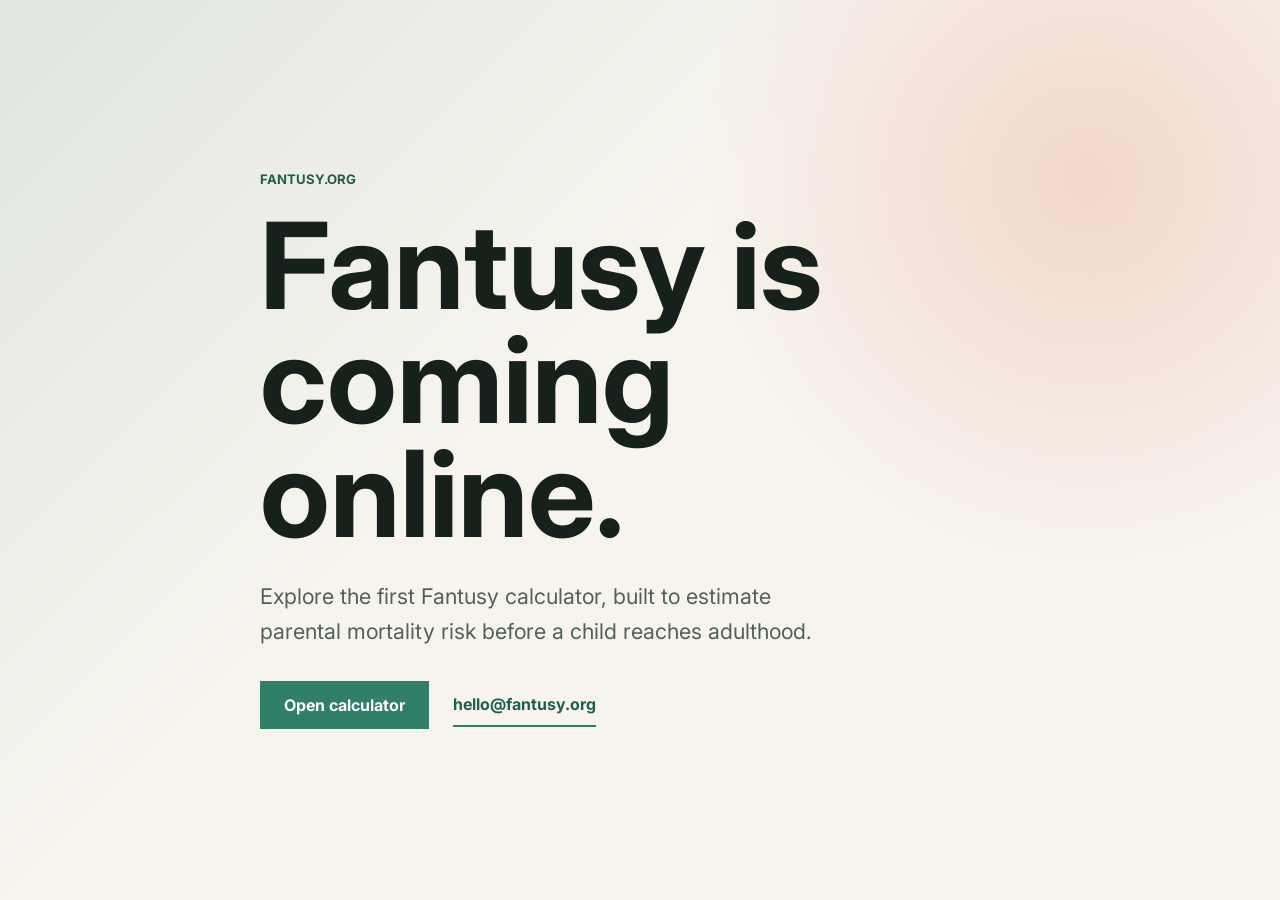
==== index.html @ 1e2ad219 "Add parental mortality calculator" ====
<!doctype html>
<html lang="en">
  <head>
    <meta charset="utf-8">
    <meta name="viewport" content="width=device-width, initial-scale=1">
    <meta name="description" content="Fantusy is getting ready.">
    <title>Fantusy</title>
    <link rel="preconnect" href="https://fonts.googleapis.com">
    <link rel="preconnect" href="https://fonts.gstatic.com" crossorigin>
    <link href="https://fonts.googleapis.com/css2?family=Inter:wght@400;600;700&display=swap" rel="stylesheet">
    <link rel="stylesheet" href="styles.css">
  </head>
  <body>
    <main class="page-shell">
      <section class="hero" aria-labelledby="site-title">
        <p class="eyebrow">fantusy.org</p>
        <h1 id="site-title">Fantusy is coming online.</h1>
        <p class="lede">
          Explore the first Fantusy calculator, built to estimate parental mortality risk before a child reaches adulthood.
        </p>
        <div class="actions" aria-label="Primary links">
          <a class="primary-link" href="parental-mortality-calculator.html">Open calculator</a>
          <a class="contact-link" href="mailto:hello@fantusy.org">hello@fantusy.org</a>
        </div>
      </section>
    </main>
  </body>
</html>
---- styles.css ----
:root {
  color-scheme: light;
  --ink: #17211b;
  --muted: #526158;
  --paper: #f7f4ee;
  --accent: #2f7f69;
  --accent-dark: #1f5f4d;
  --line: rgba(23, 33, 27, 0.14);
}

* {
  box-sizing: border-box;
}

html {
  min-height: 100%;
  font-family: Inter, system-ui, -apple-system, BlinkMacSystemFont, "Segoe UI", sans-serif;
}

body {
  min-height: 100vh;
  margin: 0;
  color: var(--ink);
  background:
    linear-gradient(135deg, rgba(47, 127, 105, 0.12), transparent 42%),
    radial-gradient(circle at 85% 20%, rgba(220, 110, 82, 0.22), transparent 30%),
    var(--paper);
}

.page-shell {
  display: grid;
  min-height: 100vh;
  align-items: center;
  padding: 48px 24px;
}

.hero {
  width: min(760px, 100%);
  margin: 0 auto;
  padding: clamp(32px, 7vw, 80px) 0;
}

.eyebrow {
  margin: 0 0 22px;
  color: var(--accent-dark);
  font-size: 0.82rem;
  font-weight: 700;
  letter-spacing: 0;
  text-transform: uppercase;
}

h1 {
  max-width: 11ch;
  margin: 0;
  font-size: clamp(3rem, 10vw, 7.5rem);
  line-height: 0.95;
  letter-spacing: 0;
}

.lede {
  max-width: 560px;
  margin: 28px 0 32px;
  color: var(--muted);
  font-size: clamp(1.05rem, 2vw, 1.35rem);
  line-height: 1.6;
}

.actions {
  display: flex;
  flex-wrap: wrap;
  gap: 18px 24px;
  align-items: center;
}

.primary-link,
.contact-link {
  display: inline-flex;
  min-height: 44px;
  align-items: center;
  color: var(--accent-dark);
  font-weight: 700;
  text-decoration: none;
}

.primary-link {
  min-height: 48px;
  padding: 0 22px;
  border: 2px solid var(--accent);
  background: var(--accent);
  color: #ffffff;
}

.contact-link {
  border-bottom: 2px solid var(--accent);
}

.primary-link:hover,
.primary-link:focus-visible,
.contact-link:hover,
.contact-link:focus-visible {
  color: var(--ink);
  border-color: var(--ink);
}

.primary-link:hover,
.primary-link:focus-visible {
  background: transparent;
}

@media (max-width: 520px) {
  .page-shell {
    align-items: end;
    padding: 32px 20px;
  }
}
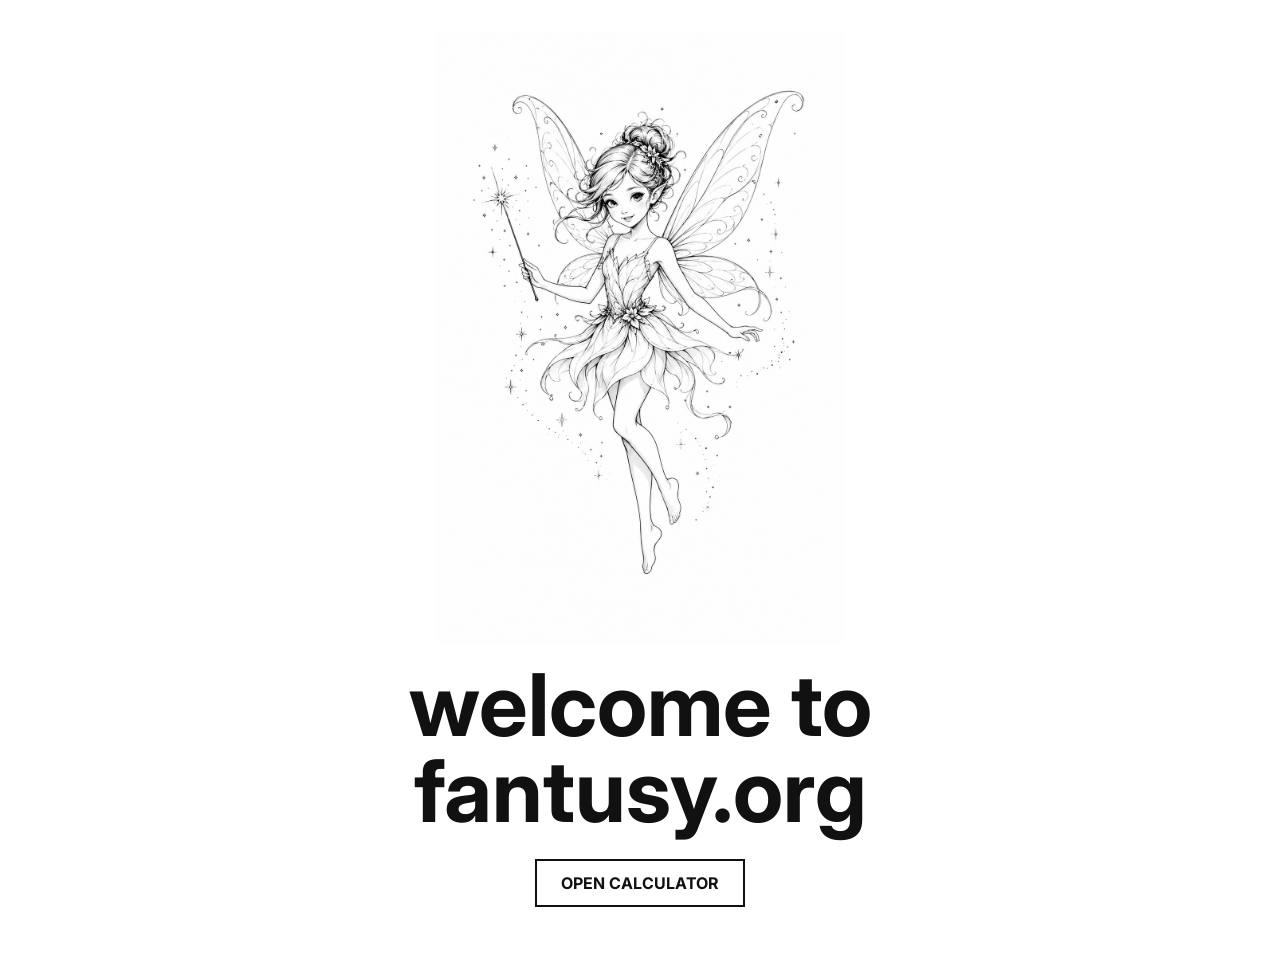
==== commit 5477abdc: "Update landing page with fairy welcome" ====
--- a/index.html
+++ b/index.html
@@ -13,15 +13,9 @@
   <body>
     <main class="page-shell">
       <section class="hero" aria-labelledby="site-title">
-        <p class="eyebrow">fantusy.org</p>
-        <h1 id="site-title">Fantusy is coming online.</h1>
-        <p class="lede">
-          Explore the first Fantusy calculator, built to estimate parental mortality risk before a child reaches adulthood.
-        </p>
-        <div class="actions" aria-label="Primary links">
-          <a class="primary-link" href="parental-mortality-calculator.html">Open calculator</a>
-          <a class="contact-link" href="mailto:hello@fantusy.org">hello@fantusy.org</a>
-        </div>
+        <img class="fairy" src="assets/fairy-hero.png" alt="Black and white fairy illustration">
+        <h1 id="site-title">welcome to fantusy.org</h1>
+        <a class="primary-link" href="parental-mortality-calculator.html">Open calculator</a>
       </section>
     </main>
   </body>
--- a/styles.css
+++ b/styles.css
@@ -1,11 +1,11 @@
 :root {
   color-scheme: light;
-  --ink: #17211b;
-  --muted: #526158;
-  --paper: #f7f4ee;
-  --accent: #2f7f69;
-  --accent-dark: #1f5f4d;
-  --line: rgba(23, 33, 27, 0.14);
+  --ink: #111111;
+  --muted: #5d5d5d;
+  --paper: #ffffff;
+  --accent: #111111;
+  --accent-dark: #111111;
+  --line: rgba(17, 17, 17, 0.14);
 }
 
 * {
@@ -21,40 +21,40 @@
   min-height: 100vh;
   margin: 0;
   color: var(--ink);
-  background:
-    linear-gradient(135deg, rgba(47, 127, 105, 0.12), transparent 42%),
-    radial-gradient(circle at 85% 20%, rgba(220, 110, 82, 0.22), transparent 30%),
-    var(--paper);
+  background: var(--paper);
 }
 
 .page-shell {
   display: grid;
   min-height: 100vh;
-  align-items: center;
-  padding: 48px 24px;
+  align-items: start;
+  padding: 32px 24px 56px;
 }
 
 .hero {
-  width: min(760px, 100%);
+  display: grid;
+  justify-items: center;
+  width: min(900px, 100%);
   margin: 0 auto;
-  padding: clamp(32px, 7vw, 80px) 0;
+  padding: 0;
+  text-align: center;
 }
 
-.eyebrow {
-  margin: 0 0 22px;
-  color: var(--accent-dark);
-  font-size: 0.82rem;
-  font-weight: 700;
-  letter-spacing: 0;
-  text-transform: uppercase;
+.fairy {
+  display: block;
+  width: min(620px, 94vw);
+  height: auto;
+  max-height: 68vh;
+  object-fit: contain;
 }
 
 h1 {
-  max-width: 11ch;
-  margin: 0;
-  font-size: clamp(3rem, 10vw, 7.5rem);
-  line-height: 0.95;
+  max-width: 100%;
+  margin: 18px 0 24px;
+  font-size: clamp(2.2rem, 7vw, 5.4rem);
+  line-height: 1;
   letter-spacing: 0;
+  text-transform: lowercase;
 }
 
 .lede {
@@ -84,10 +84,12 @@
 
 .primary-link {
   min-height: 48px;
-  padding: 0 22px;
+  padding: 0 24px;
   border: 2px solid var(--accent);
-  background: var(--accent);
-  color: #ffffff;
+  background: var(--paper);
+  color: var(--ink);
+  text-transform: uppercase;
+  letter-spacing: 0;
 }
 
 .contact-link {
@@ -104,12 +106,17 @@
 
 .primary-link:hover,
 .primary-link:focus-visible {
-  background: transparent;
+  background: var(--ink);
+  color: var(--paper);
 }
 
 @media (max-width: 520px) {
   .page-shell {
-    align-items: end;
-    padding: 32px 20px;
+    padding: 24px 18px 40px;
+  }
+
+  .fairy {
+    width: min(520px, 100%);
+    max-height: 60vh;
   }
 }
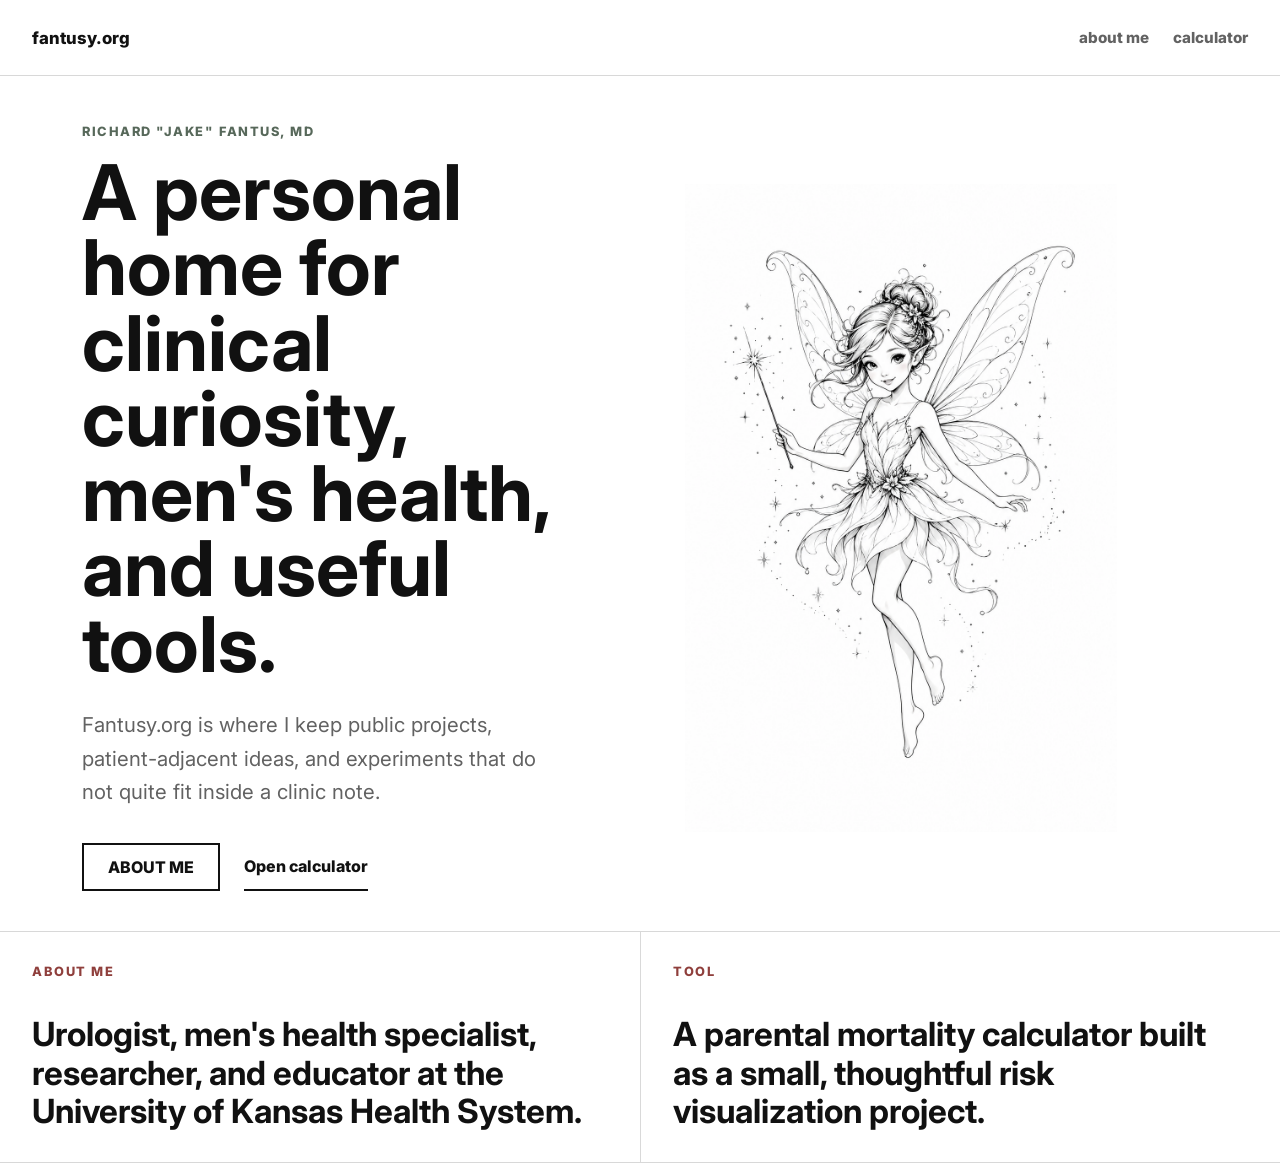
==== commit 3ef05605: "Add about page and update homepage" ====
--- a/index.html
+++ b/index.html
@@ -3,19 +3,47 @@
   <head>
     <meta charset="utf-8">
     <meta name="viewport" content="width=device-width, initial-scale=1">
-    <meta name="description" content="Fantusy is getting ready.">
-    <title>Fantusy</title>
+    <meta name="description" content="Fantusy.org, the personal website of Richard Jake Fantus, MD.">
+    <title>Fantusy | Richard Jake Fantus, MD</title>
     <link rel="preconnect" href="https://fonts.googleapis.com">
     <link rel="preconnect" href="https://fonts.gstatic.com" crossorigin>
-    <link href="https://fonts.googleapis.com/css2?family=Inter:wght@400;600;700&display=swap" rel="stylesheet">
+    <link href="https://fonts.googleapis.com/css2?family=Inter:wght@400;600;700;800&display=swap" rel="stylesheet">
     <link rel="stylesheet" href="styles.css">
   </head>
   <body>
-    <main class="page-shell">
-      <section class="hero" aria-labelledby="site-title">
+    <header class="site-header">
+      <a class="brand" href="index.html">fantusy.org</a>
+      <nav class="site-nav" aria-label="Primary navigation">
+        <a href="about.html">About me</a>
+        <a href="parental-mortality-calculator.html">Calculator</a>
+      </nav>
+    </header>
+
+    <main>
+      <section class="home-hero" aria-labelledby="site-title">
+        <div class="hero-copy">
+          <p class="eyebrow">Richard "Jake" Fantus, MD</p>
+          <h1 id="site-title">A personal home for clinical curiosity, men's health, and useful tools.</h1>
+          <p class="lede">
+            Fantusy.org is where I keep public projects, patient-adjacent ideas, and experiments that do not quite fit inside a clinic note.
+          </p>
+          <div class="actions">
+            <a class="primary-link" href="about.html">About me</a>
+            <a class="text-link" href="parental-mortality-calculator.html">Open calculator</a>
+          </div>
+        </div>
         <img class="fairy" src="assets/fairy-hero.png" alt="Black and white fairy illustration">
-        <h1 id="site-title">welcome to fantusy.org</h1>
-        <a class="primary-link" href="parental-mortality-calculator.html">Open calculator</a>
+      </section>
+
+      <section class="feature-band" aria-label="Site links">
+        <a class="feature-card" href="about.html">
+          <span>About me</span>
+          <strong>Urologist, men's health specialist, researcher, and educator at the University of Kansas Health System.</strong>
+        </a>
+        <a class="feature-card" href="parental-mortality-calculator.html">
+          <span>Tool</span>
+          <strong>A parental mortality calculator built as a small, thoughtful risk visualization project.</strong>
+        </a>
       </section>
     </main>
   </body>
--- a/styles.css
+++ b/styles.css
@@ -1,11 +1,12 @@
 :root {
   color-scheme: light;
   --ink: #111111;
-  --muted: #5d5d5d;
+  --muted: #626262;
   --paper: #ffffff;
-  --accent: #111111;
-  --accent-dark: #111111;
-  --line: rgba(17, 17, 17, 0.14);
+  --soft: #f3f4f1;
+  --line: rgba(17, 17, 17, 0.16);
+  --green: #57685a;
+  --red: #8f3f3c;
 }
 
 * {
@@ -24,84 +25,129 @@
   background: var(--paper);
 }
 
-.page-shell {
-  display: grid;
-  min-height: 100vh;
-  align-items: start;
-  padding: 32px 24px 56px;
-}
-
-.hero {
-  display: grid;
-  justify-items: center;
-  width: min(900px, 100%);
+a {
+  color: inherit;
+}
+
+.site-header {
+  display: flex;
+  min-height: 76px;
+  align-items: center;
+  justify-content: space-between;
+  gap: 24px;
+  padding: 0 32px;
+  border-bottom: 1px solid var(--line);
+}
+
+.brand,
+.site-nav a {
+  font-weight: 800;
+  text-decoration: none;
+  text-transform: lowercase;
+}
+
+.brand {
+  font-size: 1.05rem;
+}
+
+.site-nav {
+  display: flex;
+  flex-wrap: wrap;
+  gap: 18px 24px;
+  justify-content: flex-end;
+}
+
+.site-nav a {
+  color: var(--muted);
+  font-size: 0.95rem;
+}
+
+.site-nav a:hover,
+.site-nav a:focus-visible,
+.site-nav a[aria-current="page"] {
+  color: var(--ink);
+}
+
+.home-hero {
+  display: grid;
+  min-height: calc(100vh - 76px);
+  grid-template-columns: minmax(0, 0.9fr) minmax(280px, 1.1fr);
+  align-items: center;
+  gap: 36px;
+  width: min(1180px, 100%);
   margin: 0 auto;
-  padding: 0;
-  text-align: center;
-}
-
-.fairy {
-  display: block;
-  width: min(620px, 94vw);
-  height: auto;
-  max-height: 68vh;
-  object-fit: contain;
+  padding: 48px 32px 40px;
+}
+
+.hero-copy {
+  max-width: 590px;
+}
+
+.eyebrow {
+  margin: 0 0 16px;
+  color: var(--green);
+  font-size: 0.8rem;
+  font-weight: 800;
+  letter-spacing: 0.12em;
+  text-transform: uppercase;
+}
+
+h1,
+h2,
+p {
+  overflow-wrap: anywhere;
 }
 
 h1 {
   max-width: 100%;
-  margin: 18px 0 24px;
-  font-size: clamp(2.2rem, 7vw, 5.4rem);
-  line-height: 1;
+  margin: 0;
+  font-size: clamp(2.5rem, 6vw, 5.6rem);
+  line-height: 0.98;
   letter-spacing: 0;
-  text-transform: lowercase;
+}
+
+h2 {
+  margin: 0 0 14px;
+  font-size: 1rem;
+  line-height: 1.2;
+  text-transform: uppercase;
 }
 
 .lede {
-  max-width: 560px;
-  margin: 28px 0 32px;
+  max-width: 720px;
+  margin: 26px 0 0;
   color: var(--muted);
-  font-size: clamp(1.05rem, 2vw, 1.35rem);
-  line-height: 1.6;
+  font-size: clamp(1.05rem, 2vw, 1.28rem);
+  line-height: 1.65;
 }
 
 .actions {
   display: flex;
   flex-wrap: wrap;
-  gap: 18px 24px;
+  gap: 16px 24px;
   align-items: center;
+  margin-top: 34px;
 }
 
 .primary-link,
-.contact-link {
+.text-link {
   display: inline-flex;
-  min-height: 44px;
+  min-height: 48px;
   align-items: center;
-  color: var(--accent-dark);
-  font-weight: 700;
+  color: var(--ink);
+  font-weight: 800;
   text-decoration: none;
 }
 
 .primary-link {
-  min-height: 48px;
   padding: 0 24px;
-  border: 2px solid var(--accent);
+  border: 2px solid var(--ink);
   background: var(--paper);
-  color: var(--ink);
   text-transform: uppercase;
-  letter-spacing: 0;
-}
-
-.contact-link {
-  border-bottom: 2px solid var(--accent);
-}
-
-.primary-link:hover,
-.primary-link:focus-visible,
-.contact-link:hover,
-.contact-link:focus-visible {
-  color: var(--ink);
-  border-color: var(--ink);
+}
+
+.text-link {
+  border-bottom: 2px solid var(--ink);
 }
 
 .primary-link:hover,
@@ -110,13 +156,153 @@
   color: var(--paper);
 }
 
-@media (max-width: 520px) {
-  .page-shell {
-    padding: 24px 18px 40px;
+.fairy {
+  display: block;
+  justify-self: center;
+  width: min(560px, 100%);
+  height: auto;
+  max-height: 72vh;
+  object-fit: contain;
+}
+
+.feature-band {
+  display: grid;
+  grid-template-columns: repeat(2, minmax(0, 1fr));
+  border-top: 1px solid var(--line);
+  border-bottom: 1px solid var(--line);
+}
+
+.feature-card {
+  display: grid;
+  min-height: 230px;
+  align-content: space-between;
+  gap: 32px;
+  padding: 32px;
+  text-decoration: none;
+}
+
+.feature-card + .feature-card {
+  border-left: 1px solid var(--line);
+}
+
+.feature-card:hover,
+.feature-card:focus-visible {
+  background: var(--soft);
+}
+
+.feature-card span {
+  color: var(--red);
+  font-size: 0.8rem;
+  font-weight: 800;
+  letter-spacing: 0.12em;
+  text-transform: uppercase;
+}
+
+.feature-card strong {
+  max-width: 560px;
+  font-size: clamp(1.35rem, 2.6vw, 2.25rem);
+  line-height: 1.15;
+}
+
+.content-page {
+  width: min(1120px, 100%);
+  margin: 0 auto;
+  padding: 76px 32px 64px;
+}
+
+.about-hero {
+  max-width: 880px;
+}
+
+.about-grid {
+  display: grid;
+  grid-template-columns: repeat(2, minmax(0, 1fr));
+  gap: 1px;
+  margin: 56px 0;
+  background: var(--line);
+  border: 1px solid var(--line);
+}
+
+.about-grid article {
+  min-height: 260px;
+  padding: 30px;
+  background: var(--paper);
+}
+
+.about-grid p,
+.disclaimer {
+  margin: 0;
+  color: var(--muted);
+  font-size: 1rem;
+  line-height: 1.7;
+}
+
+.source-band {
+  display: grid;
+  grid-template-columns: 220px minmax(0, 1fr);
+  gap: 28px;
+  align-items: start;
+  padding: 28px 0;
+  border-top: 1px solid var(--line);
+  border-bottom: 1px solid var(--line);
+}
+
+.source-links {
+  display: flex;
+  flex-wrap: wrap;
+  gap: 12px 20px;
+}
+
+.source-links a {
+  color: var(--ink);
+  font-weight: 800;
+  text-decoration-thickness: 2px;
+  text-underline-offset: 4px;
+}
+
+.disclaimer {
+  max-width: 760px;
+  margin-top: 28px;
+}
+
+@media (max-width: 820px) {
+  .site-header {
+    align-items: flex-start;
+    flex-direction: column;
+    justify-content: center;
+    padding: 18px 22px;
+  }
+
+  .home-hero {
+    min-height: auto;
+    grid-template-columns: 1fr;
+    padding: 42px 22px 34px;
   }
 
   .fairy {
-    width: min(520px, 100%);
-    max-height: 60vh;
-  }
-}
+    order: -1;
+    width: min(440px, 92vw);
+    max-height: 46vh;
+  }
+
+  .feature-band,
+  .about-grid,
+  .source-band {
+    grid-template-columns: 1fr;
+  }
+
+  .feature-card + .feature-card {
+    border-top: 1px solid var(--line);
+    border-left: 0;
+  }
+
+  .content-page {
+    padding: 52px 22px 46px;
+  }
+
+  .about-grid article,
+  .feature-card {
+    min-height: auto;
+    padding: 26px 22px;
+  }
+}
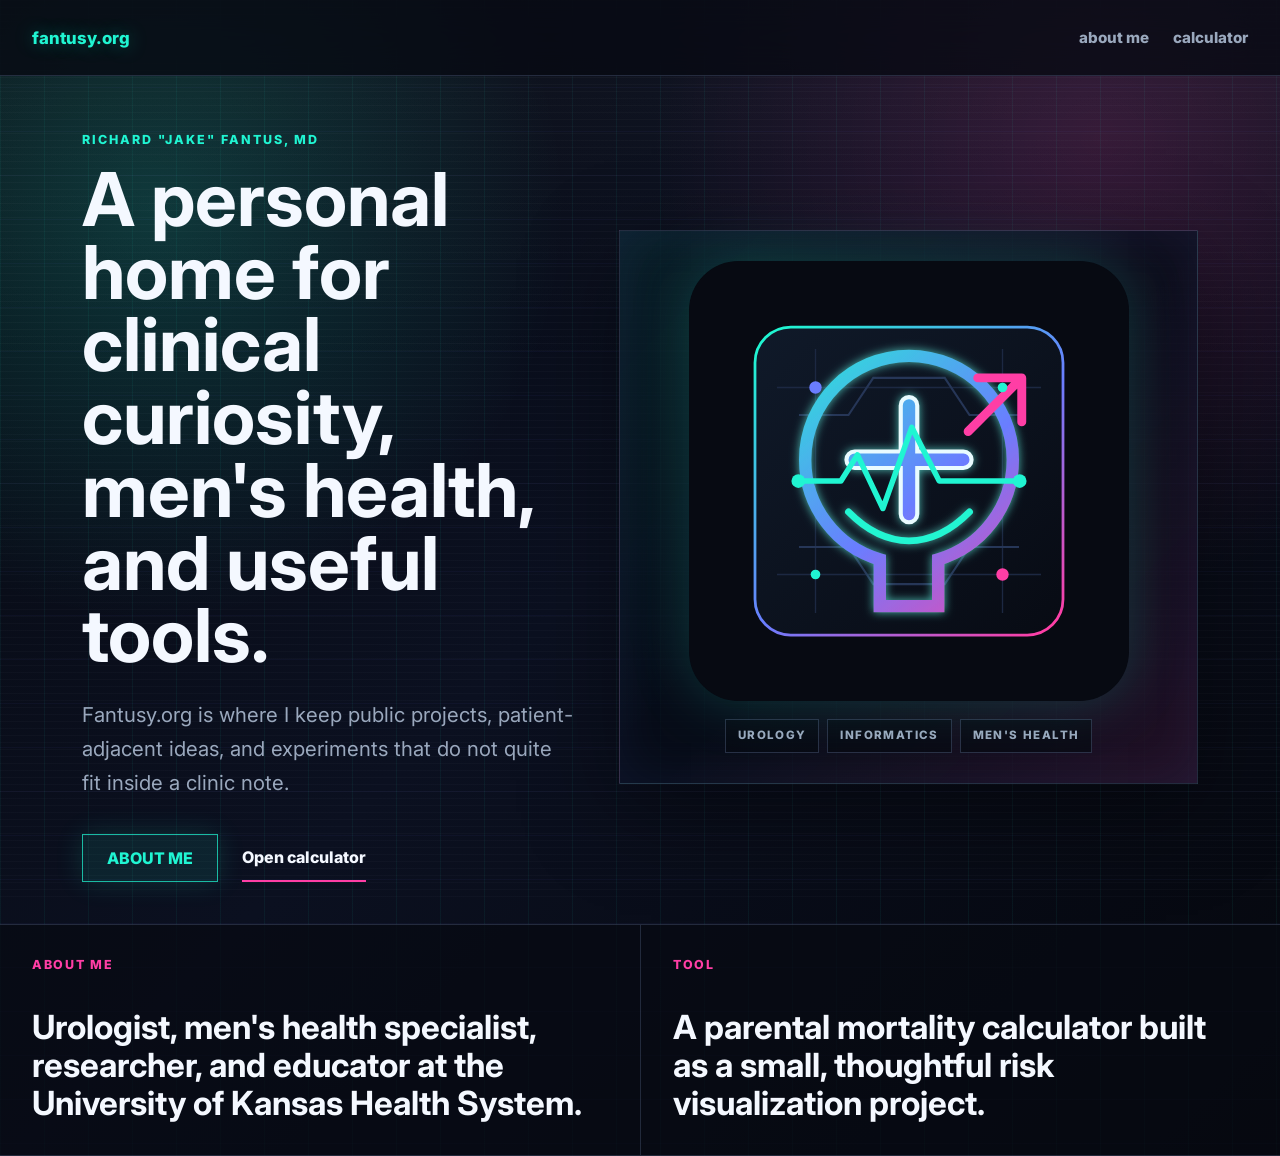
==== commit b8f3ec2d: "Apply cyberpunk homepage redesign" ====
--- a/index.html
+++ b/index.html
@@ -32,7 +32,14 @@
             <a class="text-link" href="parental-mortality-calculator.html">Open calculator</a>
           </div>
         </div>
-        <img class="fairy" src="assets/fairy-hero.png" alt="Black and white fairy illustration">
+        <div class="logo-stage" aria-label="Fantusy visual identity">
+          <img class="brand-mark" src="assets/fantusy-mark.svg" alt="Fantusy logo combining medical technology, men's health, and urology themes">
+          <div class="signal-strip" aria-hidden="true">
+            <span>urology</span>
+            <span>informatics</span>
+            <span>men's health</span>
+          </div>
+        </div>
       </section>
 
       <section class="feature-band" aria-label="Site links">
--- a/styles.css
+++ b/styles.css
@@ -1,12 +1,15 @@
 :root {
-  color-scheme: light;
-  --ink: #111111;
-  --muted: #626262;
-  --paper: #ffffff;
-  --soft: #f3f4f1;
-  --line: rgba(17, 17, 17, 0.16);
-  --green: #57685a;
-  --red: #8f3f3c;
+  color-scheme: dark;
+  --ink: #f4f8ff;
+  --muted: #9aa8bd;
+  --paper: #070a12;
+  --panel: rgba(13, 20, 35, 0.82);
+  --panel-strong: #111a2c;
+  --line: rgba(125, 148, 194, 0.24);
+  --cyan: #20f5d2;
+  --violet: #6a7dff;
+  --magenta: #ff3ea5;
+  --gold: #ffd166;
 }
 
 * {
@@ -22,7 +25,24 @@
   min-height: 100vh;
   margin: 0;
   color: var(--ink);
-  background: var(--paper);
+  background:
+    linear-gradient(90deg, rgba(32, 245, 210, 0.055) 1px, transparent 1px),
+    linear-gradient(0deg, rgba(106, 125, 255, 0.045) 1px, transparent 1px),
+    radial-gradient(circle at 12% 18%, rgba(32, 245, 210, 0.18), transparent 28%),
+    radial-gradient(circle at 86% 12%, rgba(255, 62, 165, 0.16), transparent 30%),
+    linear-gradient(135deg, #070a12 0%, #0b1020 48%, #05070d 100%);
+  background-size: 44px 44px, 44px 44px, auto, auto, auto;
+}
+
+body::before {
+  position: fixed;
+  z-index: -1;
+  inset: 0;
+  background:
+    linear-gradient(180deg, rgba(255, 255, 255, 0.03), transparent 42%),
+    repeating-linear-gradient(180deg, rgba(244, 248, 255, 0.025) 0, rgba(244, 248, 255, 0.025) 1px, transparent 1px, transparent 7px);
+  content: "";
+  pointer-events: none;
 }
 
 a {
@@ -37,6 +57,8 @@
   gap: 24px;
   padding: 0 32px;
   border-bottom: 1px solid var(--line);
+  background: rgba(7, 10, 18, 0.78);
+  backdrop-filter: blur(18px);
 }
 
 .brand,
@@ -47,7 +69,9 @@
 }
 
 .brand {
+  color: var(--cyan);
   font-size: 1.05rem;
+  text-shadow: 0 0 18px rgba(32, 245, 210, 0.35);
 }
 
 .site-nav {
@@ -71,50 +95,53 @@
 .home-hero {
   display: grid;
   min-height: calc(100vh - 76px);
-  grid-template-columns: minmax(0, 0.9fr) minmax(280px, 1.1fr);
+  grid-template-columns: minmax(0, 0.92fr) minmax(300px, 1.08fr);
   align-items: center;
-  gap: 36px;
+  gap: 44px;
   width: min(1180px, 100%);
   margin: 0 auto;
-  padding: 48px 32px 40px;
+  padding: 56px 32px 42px;
 }
 
 .hero-copy {
-  max-width: 590px;
+  max-width: 610px;
 }
 
 .eyebrow {
   margin: 0 0 16px;
-  color: var(--green);
-  font-size: 0.8rem;
-  font-weight: 800;
-  letter-spacing: 0.12em;
+  color: var(--cyan);
+  font-size: 0.78rem;
+  font-weight: 800;
+  letter-spacing: 0.16em;
   text-transform: uppercase;
 }
 
 h1,
 h2,
-p {
+p,
+dd,
+dt {
   overflow-wrap: anywhere;
 }
 
 h1 {
   max-width: 100%;
   margin: 0;
-  font-size: clamp(2.5rem, 6vw, 5.6rem);
+  font-size: clamp(2.45rem, 5.8vw, 5.4rem);
   line-height: 0.98;
   letter-spacing: 0;
 }
 
 h2 {
   margin: 0 0 14px;
-  font-size: 1rem;
+  color: var(--ink);
+  font-size: 0.92rem;
   line-height: 1.2;
   text-transform: uppercase;
 }
 
 .lede {
-  max-width: 720px;
+  max-width: 760px;
   margin: 26px 0 0;
   color: var(--muted);
   font-size: clamp(1.05rem, 2vw, 1.28rem);
@@ -141,28 +168,62 @@
 
 .primary-link {
   padding: 0 24px;
-  border: 2px solid var(--ink);
-  background: var(--paper);
+  border: 1px solid rgba(32, 245, 210, 0.72);
+  background: rgba(32, 245, 210, 0.09);
+  box-shadow: 0 0 28px rgba(32, 245, 210, 0.14);
+  color: var(--cyan);
   text-transform: uppercase;
 }
 
 .text-link {
-  border-bottom: 2px solid var(--ink);
+  border-bottom: 2px solid var(--magenta);
+  color: var(--ink);
 }
 
 .primary-link:hover,
 .primary-link:focus-visible {
-  background: var(--ink);
-  color: var(--paper);
-}
-
-.fairy {
+  background: var(--cyan);
+  color: #04100f;
+}
+
+.logo-stage {
+  display: grid;
+  justify-items: center;
+  gap: 18px;
+  padding: clamp(18px, 3vw, 30px);
+  border: 1px solid var(--line);
+  background:
+    linear-gradient(135deg, rgba(32, 245, 210, 0.08), transparent 46%),
+    linear-gradient(315deg, rgba(255, 62, 165, 0.11), transparent 48%),
+    rgba(8, 13, 24, 0.74);
+  box-shadow: 0 28px 90px rgba(0, 0, 0, 0.38), inset 0 0 50px rgba(106, 125, 255, 0.08);
+}
+
+.brand-mark {
   display: block;
-  justify-self: center;
-  width: min(560px, 100%);
+  width: min(440px, 100%);
   height: auto;
-  max-height: 72vh;
-  object-fit: contain;
+  filter: drop-shadow(0 0 28px rgba(32, 245, 210, 0.18));
+}
+
+.signal-strip {
+  display: flex;
+  flex-wrap: wrap;
+  gap: 8px;
+  justify-content: center;
+  width: 100%;
+}
+
+.signal-strip span {
+  min-height: 34px;
+  padding: 8px 12px;
+  border: 1px solid rgba(125, 148, 194, 0.28);
+  background: rgba(7, 10, 18, 0.72);
+  color: var(--muted);
+  font-size: 0.72rem;
+  font-weight: 800;
+  letter-spacing: 0.12em;
+  text-transform: uppercase;
 }
 
 .feature-band {
@@ -170,6 +231,7 @@
   grid-template-columns: repeat(2, minmax(0, 1fr));
   border-top: 1px solid var(--line);
   border-bottom: 1px solid var(--line);
+  background: rgba(7, 10, 18, 0.72);
 }
 
 .feature-card {
@@ -187,14 +249,14 @@
 
 .feature-card:hover,
 .feature-card:focus-visible {
-  background: var(--soft);
+  background: rgba(32, 245, 210, 0.065);
 }
 
 .feature-card span {
-  color: var(--red);
-  font-size: 0.8rem;
-  font-weight: 800;
-  letter-spacing: 0.12em;
+  color: var(--magenta);
+  font-size: 0.78rem;
+  font-weight: 800;
+  letter-spacing: 0.14em;
   text-transform: uppercase;
 }
 
@@ -211,7 +273,58 @@
 }
 
 .about-hero {
-  max-width: 880px;
+  display: grid;
+  grid-template-columns: minmax(0, 1fr) minmax(260px, 360px);
+  gap: 38px;
+  align-items: start;
+}
+
+.identity-panel,
+.about-grid article,
+.source-band {
+  border: 1px solid var(--line);
+  background: var(--panel);
+  box-shadow: inset 0 1px 0 rgba(244, 248, 255, 0.05);
+}
+
+.identity-panel {
+  padding: 22px;
+}
+
+.panel-mark {
+  display: block;
+  width: min(180px, 68%);
+  height: auto;
+  margin: 0 auto 20px;
+}
+
+.identity-panel dl {
+  display: grid;
+  gap: 1px;
+  margin: 0;
+  background: var(--line);
+}
+
+.identity-panel div {
+  display: grid;
+  grid-template-columns: 88px minmax(0, 1fr);
+  gap: 14px;
+  padding: 12px;
+  background: rgba(7, 10, 18, 0.82);
+}
+
+.identity-panel dt {
+  color: var(--cyan);
+  font-size: 0.72rem;
+  font-weight: 800;
+  letter-spacing: 0.12em;
+  text-transform: uppercase;
+}
+
+.identity-panel dd {
+  margin: 0;
+  color: var(--ink);
+  font-weight: 700;
 }
 
 .about-grid {
@@ -226,7 +339,6 @@
 .about-grid article {
   min-height: 260px;
   padding: 30px;
-  background: var(--paper);
 }
 
 .about-grid p,
@@ -242,9 +354,7 @@
   grid-template-columns: 220px minmax(0, 1fr);
   gap: 28px;
   align-items: start;
-  padding: 28px 0;
-  border-top: 1px solid var(--line);
-  border-bottom: 1px solid var(--line);
+  padding: 28px;
 }
 
 .source-links {
@@ -254,7 +364,7 @@
 }
 
 .source-links a {
-  color: var(--ink);
+  color: var(--cyan);
   font-weight: 800;
   text-decoration-thickness: 2px;
   text-underline-offset: 4px;
@@ -279,13 +389,16 @@
     padding: 42px 22px 34px;
   }
 
-  .fairy {
+  .logo-stage {
     order: -1;
-    width: min(440px, 92vw);
-    max-height: 46vh;
+  }
+
+  .brand-mark {
+    width: min(340px, 100%);
   }
 
   .feature-band,
+  .about-hero,
   .about-grid,
   .source-band {
     grid-template-columns: 1fr;
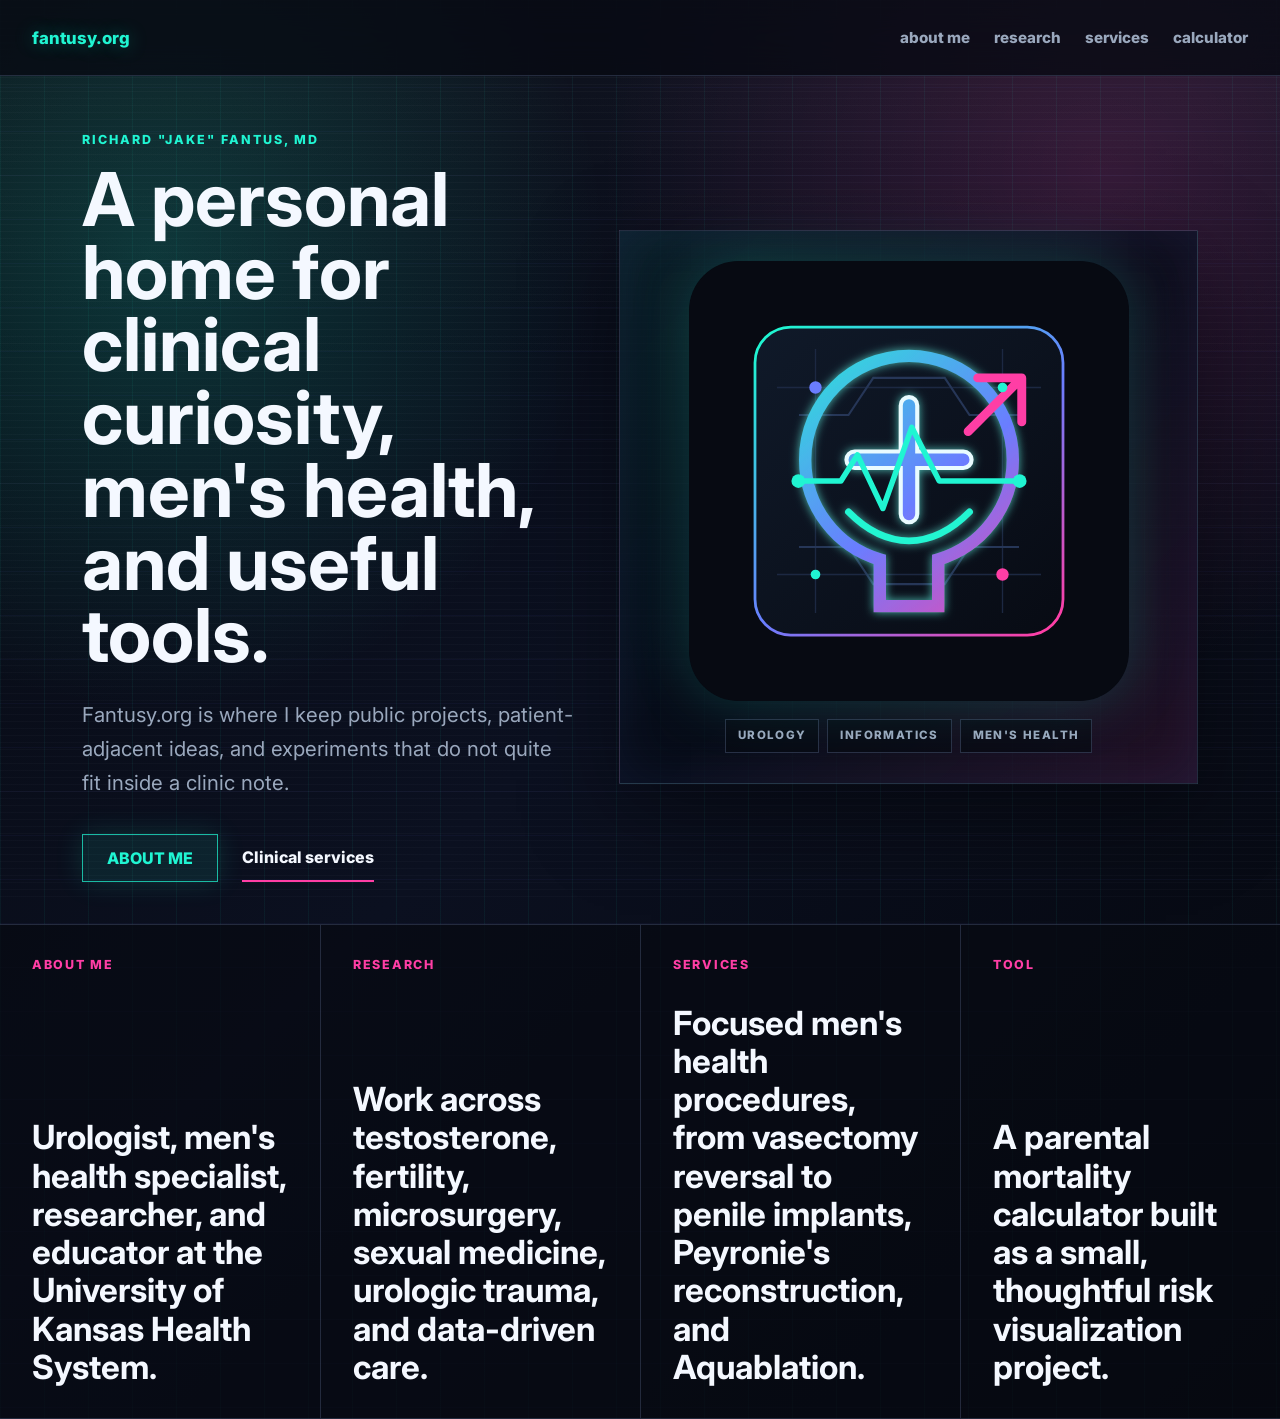
==== commit c7e425ed: "Add research and services pages" ====
--- a/index.html
+++ b/index.html
@@ -15,6 +15,8 @@
       <a class="brand" href="index.html">fantusy.org</a>
       <nav class="site-nav" aria-label="Primary navigation">
         <a href="about.html">About me</a>
+        <a href="research.html">Research</a>
+        <a href="services.html">Services</a>
         <a href="parental-mortality-calculator.html">Calculator</a>
       </nav>
     </header>
@@ -29,7 +31,7 @@
           </p>
           <div class="actions">
             <a class="primary-link" href="about.html">About me</a>
-            <a class="text-link" href="parental-mortality-calculator.html">Open calculator</a>
+            <a class="text-link" href="services.html">Clinical services</a>
           </div>
         </div>
         <div class="logo-stage" aria-label="Fantusy visual identity">
@@ -47,6 +49,14 @@
           <span>About me</span>
           <strong>Urologist, men's health specialist, researcher, and educator at the University of Kansas Health System.</strong>
         </a>
+        <a class="feature-card" href="research.html">
+          <span>Research</span>
+          <strong>Work across testosterone, fertility, microsurgery, sexual medicine, urologic trauma, and data-driven care.</strong>
+        </a>
+        <a class="feature-card" href="services.html">
+          <span>Services</span>
+          <strong>Focused men's health procedures, from vasectomy reversal to penile implants, Peyronie's reconstruction, and Aquablation.</strong>
+        </a>
         <a class="feature-card" href="parental-mortality-calculator.html">
           <span>Tool</span>
           <strong>A parental mortality calculator built as a small, thoughtful risk visualization project.</strong>
--- a/styles.css
+++ b/styles.css
@@ -228,7 +228,7 @@
 
 .feature-band {
   display: grid;
-  grid-template-columns: repeat(2, minmax(0, 1fr));
+  grid-template-columns: repeat(4, minmax(0, 1fr));
   border-top: 1px solid var(--line);
   border-bottom: 1px solid var(--line);
   background: rgba(7, 10, 18, 0.72);
@@ -279,9 +279,16 @@
   align-items: start;
 }
 
+.page-hero {
+  max-width: 920px;
+}
+
 .identity-panel,
 .about-grid article,
-.source-band {
+.source-band,
+.research-grid article,
+.service-list article,
+.expertise-banner {
   border: 1px solid var(--line);
   background: var(--panel);
   box-shadow: inset 0 1px 0 rgba(244, 248, 255, 0.05);
@@ -336,6 +343,58 @@
   border: 1px solid var(--line);
 }
 
+.research-grid,
+.service-list {
+  display: grid;
+  grid-template-columns: repeat(2, minmax(0, 1fr));
+  gap: 18px;
+  margin: 56px 0;
+}
+
+.service-list {
+  grid-template-columns: repeat(3, minmax(0, 1fr));
+}
+
+.research-grid article,
+.service-list article {
+  min-height: 260px;
+  padding: 28px;
+}
+
+.research-grid span,
+.service-list span {
+  display: inline-flex;
+  margin-bottom: 22px;
+  color: var(--magenta);
+  font-size: 0.76rem;
+  font-weight: 800;
+  letter-spacing: 0.14em;
+  text-transform: uppercase;
+}
+
+.research-grid p,
+.service-list p,
+.expertise-banner p {
+  margin: 0;
+  color: var(--muted);
+  font-size: 1rem;
+  line-height: 1.7;
+}
+
+.expertise-banner {
+  display: grid;
+  grid-template-columns: 112px minmax(0, 1fr);
+  gap: 24px;
+  align-items: center;
+  margin: 42px 0 0;
+  padding: 24px;
+}
+
+.expertise-banner .panel-mark {
+  width: 112px;
+  margin: 0;
+}
+
 .about-grid article {
   min-height: 260px;
   padding: 30px;
@@ -373,6 +432,21 @@
 .disclaimer {
   max-width: 760px;
   margin-top: 28px;
+}
+
+@media (max-width: 1100px) {
+  .feature-band,
+  .service-list {
+    grid-template-columns: repeat(2, minmax(0, 1fr));
+  }
+
+  .feature-card:nth-child(3) {
+    border-left: 0;
+  }
+
+  .feature-card:nth-child(n + 3) {
+    border-top: 1px solid var(--line);
+  }
 }
 
 @media (max-width: 820px) {
@@ -400,13 +474,20 @@
   .feature-band,
   .about-hero,
   .about-grid,
-  .source-band {
+  .source-band,
+  .research-grid,
+  .service-list,
+  .expertise-banner {
     grid-template-columns: 1fr;
   }
 
   .feature-card + .feature-card {
     border-top: 1px solid var(--line);
     border-left: 0;
+  }
+
+  .expertise-banner .panel-mark {
+    width: 96px;
   }
 
   .content-page {
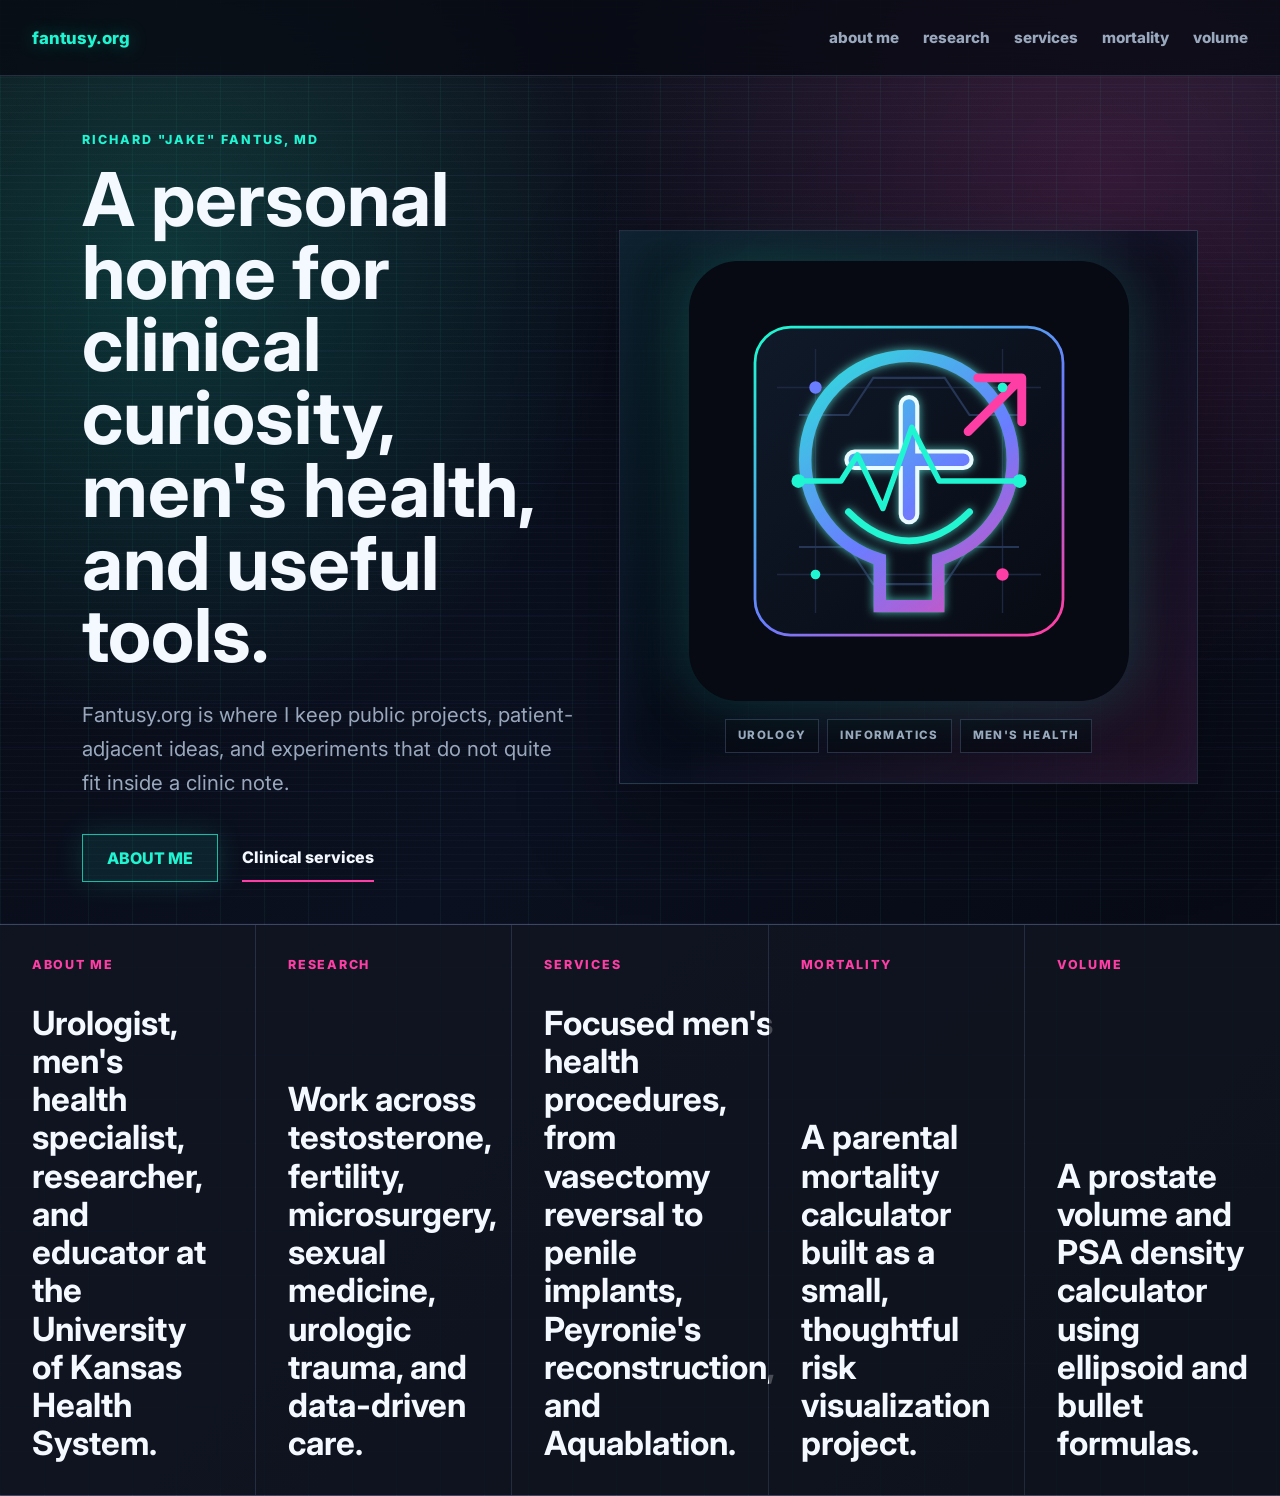
==== commit eb05a05c: "Add prostate volume calculator" ====
--- a/index.html
+++ b/index.html
@@ -17,7 +17,8 @@
         <a href="about.html">About me</a>
         <a href="research.html">Research</a>
         <a href="services.html">Services</a>
-        <a href="parental-mortality-calculator.html">Calculator</a>
+        <a href="parental-mortality-calculator.html">Mortality</a>
+        <a href="prostate-volume-calculator.html">Volume</a>
       </nav>
     </header>
 
@@ -58,8 +59,12 @@
           <strong>Focused men's health procedures, from vasectomy reversal to penile implants, Peyronie's reconstruction, and Aquablation.</strong>
         </a>
         <a class="feature-card" href="parental-mortality-calculator.html">
-          <span>Tool</span>
+          <span>Mortality</span>
           <strong>A parental mortality calculator built as a small, thoughtful risk visualization project.</strong>
+        </a>
+        <a class="feature-card" href="prostate-volume-calculator.html">
+          <span>Volume</span>
+          <strong>A prostate volume and PSA density calculator using ellipsoid and bullet formulas.</strong>
         </a>
       </section>
     </main>
--- a/styles.css
+++ b/styles.css
@@ -228,10 +228,11 @@
 
 .feature-band {
   display: grid;
-  grid-template-columns: repeat(4, minmax(0, 1fr));
+  grid-template-columns: repeat(auto-fit, minmax(220px, 1fr));
+  gap: 1px;
   border-top: 1px solid var(--line);
   border-bottom: 1px solid var(--line);
-  background: rgba(7, 10, 18, 0.72);
+  background: var(--line);
 }
 
 .feature-card {
@@ -240,11 +241,12 @@
   align-content: space-between;
   gap: 32px;
   padding: 32px;
+  background: rgba(7, 10, 18, 0.72);
   text-decoration: none;
 }
 
 .feature-card + .feature-card {
-  border-left: 1px solid var(--line);
+  border-left: 0;
 }
 
 .feature-card:hover,
@@ -288,7 +290,9 @@
 .source-band,
 .research-grid article,
 .service-list article,
-.expertise-banner {
+.expertise-banner,
+.calculator-panel,
+.formula-grid article {
   border: 1px solid var(--line);
   background: var(--panel);
   box-shadow: inset 0 1px 0 rgba(244, 248, 255, 0.05);
@@ -395,6 +399,120 @@
   margin: 0;
 }
 
+.calculator-panel {
+  display: grid;
+  grid-template-columns: minmax(280px, 0.82fr) minmax(0, 1.18fr);
+  gap: 24px;
+  margin: 50px 0 28px;
+  padding: 28px;
+}
+
+.calculator-form {
+  display: grid;
+  align-content: start;
+  gap: 20px;
+}
+
+.calc-input-grid {
+  display: grid;
+  gap: 14px;
+}
+
+.calc-input-grid label {
+  display: grid;
+  gap: 8px;
+}
+
+.calc-input-grid span {
+  color: var(--muted);
+  font-size: 0.76rem;
+  font-weight: 800;
+  letter-spacing: 0.14em;
+  text-transform: uppercase;
+}
+
+.calc-input-grid input {
+  width: 100%;
+  min-height: 50px;
+  padding: 0 14px;
+  border: 1px solid var(--line);
+  background: rgba(7, 10, 18, 0.82);
+  color: var(--ink);
+  font: inherit;
+  outline: none;
+}
+
+.calc-input-grid input:focus {
+  border-color: var(--cyan);
+  box-shadow: 0 0 0 4px rgba(32, 245, 210, 0.11);
+}
+
+.formula-grid {
+  display: grid;
+  grid-template-columns: repeat(2, minmax(0, 1fr));
+  gap: 18px;
+}
+
+.formula-grid article {
+  display: grid;
+  align-content: space-between;
+  min-height: 310px;
+  padding: 26px;
+}
+
+.formula-grid article > span {
+  color: var(--magenta);
+  font-size: 0.76rem;
+  font-weight: 800;
+  letter-spacing: 0.14em;
+  text-transform: uppercase;
+}
+
+.formula-grid strong {
+  margin: 26px 0 10px;
+  color: var(--cyan);
+  font-size: clamp(2.6rem, 6vw, 4.8rem);
+  line-height: 0.95;
+}
+
+.formula-grid p {
+  margin: 0;
+  color: var(--muted);
+  line-height: 1.6;
+}
+
+.formula-grid dl {
+  margin: 28px 0 0;
+  border-top: 1px solid var(--line);
+  padding-top: 18px;
+}
+
+.formula-grid div {
+  display: grid;
+  gap: 8px;
+}
+
+.formula-grid dt {
+  color: var(--muted);
+  font-size: 0.72rem;
+  font-weight: 800;
+  letter-spacing: 0.12em;
+  text-transform: uppercase;
+}
+
+.formula-grid dd {
+  margin: 0;
+  color: var(--ink);
+  font-size: 1.2rem;
+  font-weight: 800;
+}
+
+.formula-notes {
+  color: var(--muted);
+  font-weight: 700;
+  line-height: 1.7;
+}
+
 .about-grid article {
   min-height: 260px;
   padding: 30px;
@@ -435,17 +553,9 @@
 }
 
 @media (max-width: 1100px) {
-  .feature-band,
+  .calculator-panel,
   .service-list {
     grid-template-columns: repeat(2, minmax(0, 1fr));
-  }
-
-  .feature-card:nth-child(3) {
-    border-left: 0;
-  }
-
-  .feature-card:nth-child(n + 3) {
-    border-top: 1px solid var(--line);
   }
 }
 
@@ -477,12 +587,13 @@
   .source-band,
   .research-grid,
   .service-list,
-  .expertise-banner {
+  .expertise-banner,
+  .calculator-panel,
+  .formula-grid {
     grid-template-columns: 1fr;
   }
 
   .feature-card + .feature-card {
-    border-top: 1px solid var(--line);
     border-left: 0;
   }
 
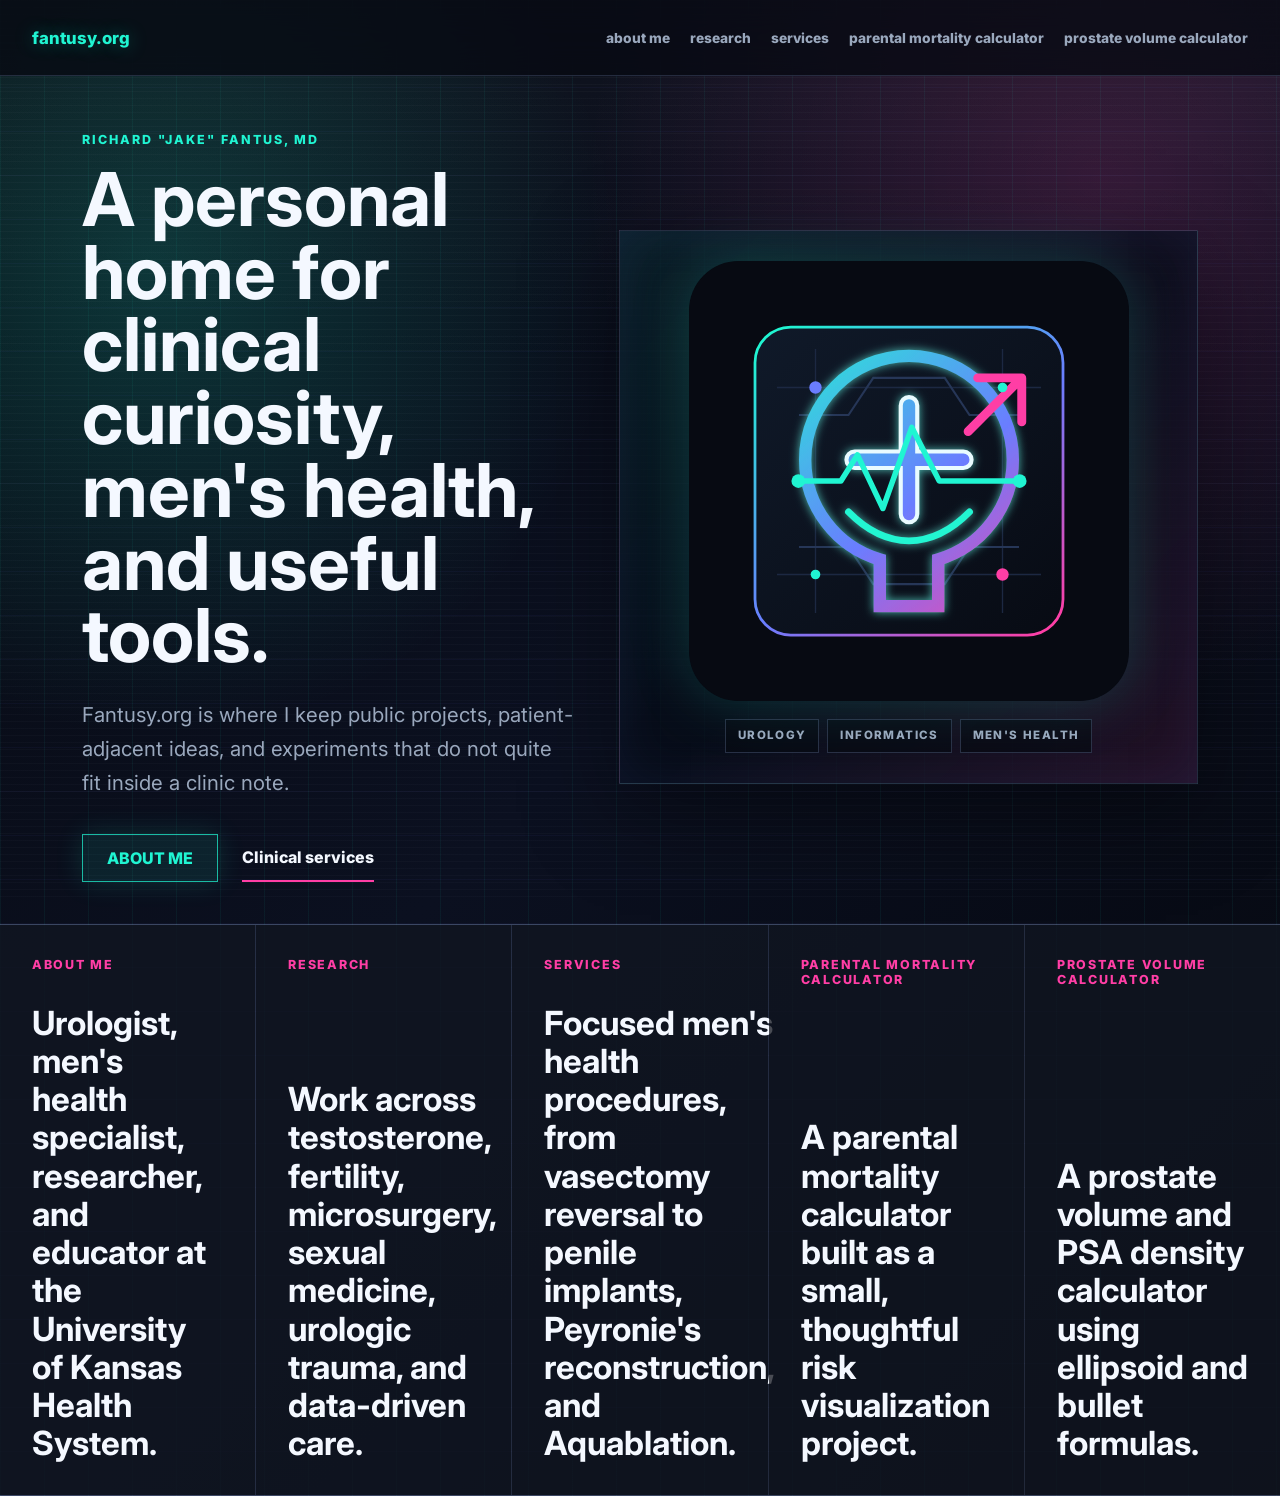
==== commit b939f16d: "Refine calculator labels and prostate volume layout" ====
--- a/index.html
+++ b/index.html
@@ -17,8 +17,8 @@
         <a href="about.html">About me</a>
         <a href="research.html">Research</a>
         <a href="services.html">Services</a>
-        <a href="parental-mortality-calculator.html">Mortality</a>
-        <a href="prostate-volume-calculator.html">Volume</a>
+        <a href="parental-mortality-calculator.html">Parental Mortality Calculator</a>
+        <a href="prostate-volume-calculator.html">Prostate Volume Calculator</a>
       </nav>
     </header>
 
@@ -59,11 +59,11 @@
           <strong>Focused men's health procedures, from vasectomy reversal to penile implants, Peyronie's reconstruction, and Aquablation.</strong>
         </a>
         <a class="feature-card" href="parental-mortality-calculator.html">
-          <span>Mortality</span>
+          <span>Parental Mortality Calculator</span>
           <strong>A parental mortality calculator built as a small, thoughtful risk visualization project.</strong>
         </a>
         <a class="feature-card" href="prostate-volume-calculator.html">
-          <span>Volume</span>
+          <span>Prostate Volume Calculator</span>
           <strong>A prostate volume and PSA density calculator using ellipsoid and bullet formulas.</strong>
         </a>
       </section>
--- a/styles.css
+++ b/styles.css
@@ -54,8 +54,9 @@
   min-height: 76px;
   align-items: center;
   justify-content: space-between;
+  flex-wrap: wrap;
   gap: 24px;
-  padding: 0 32px;
+  padding: 18px 32px;
   border-bottom: 1px solid var(--line);
   background: rgba(7, 10, 18, 0.78);
   backdrop-filter: blur(18px);
@@ -76,14 +77,15 @@
 
 .site-nav {
   display: flex;
+  flex: 1 1 520px;
   flex-wrap: wrap;
-  gap: 18px 24px;
+  gap: 12px 20px;
   justify-content: flex-end;
 }
 
 .site-nav a {
   color: var(--muted);
-  font-size: 0.95rem;
+  font-size: 0.86rem;
 }
 
 .site-nav a:hover,
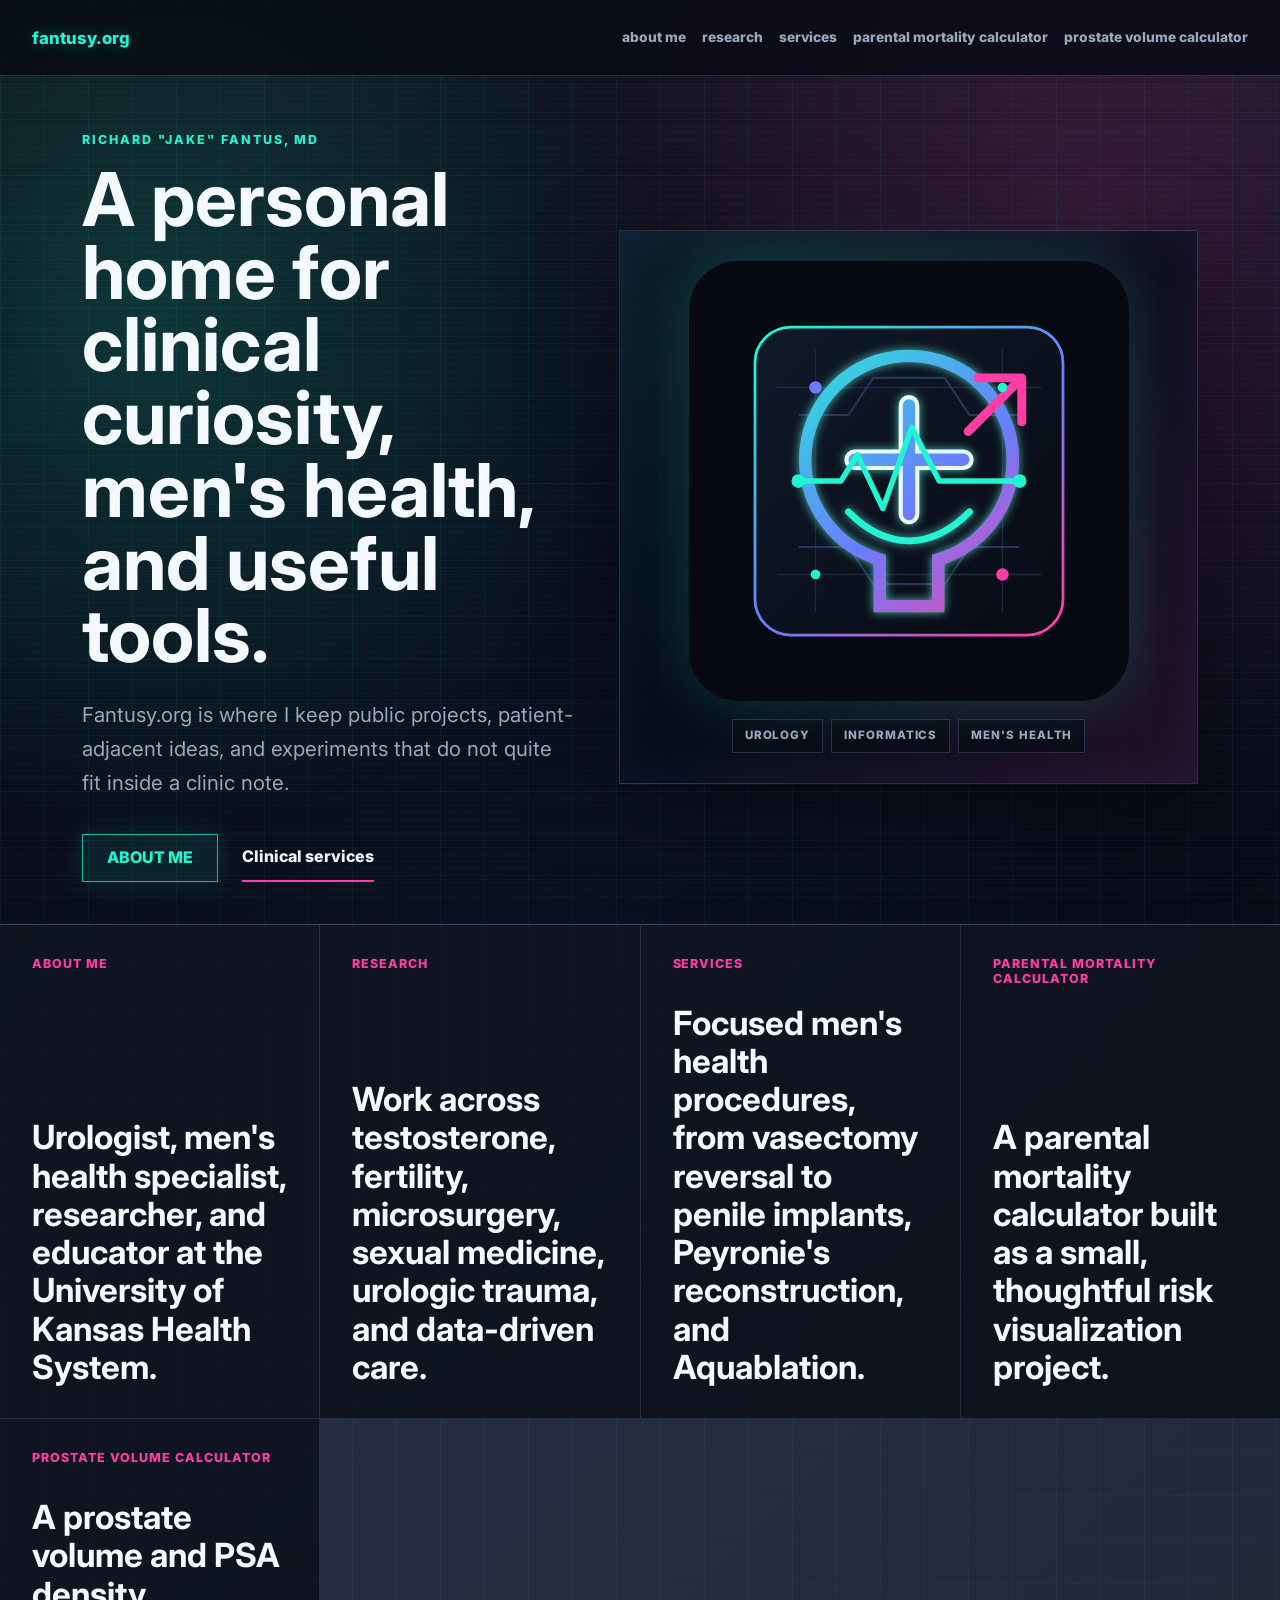
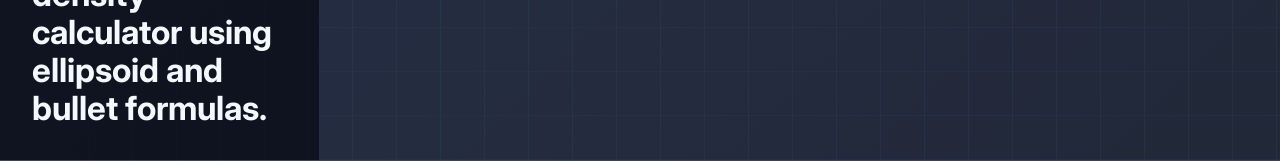
==== commit 94d99982: "Add hidden retirement countdown page" ====
--- a/index.html
+++ b/index.html
@@ -36,7 +36,9 @@
           </div>
         </div>
         <div class="logo-stage" aria-label="Fantusy visual identity">
-          <img class="brand-mark" src="assets/fantusy-mark.svg" alt="Fantusy logo combining medical technology, men's health, and urology themes">
+          <a class="logo-secret-link" href="richard-retirement.html" aria-label="Open Richard's retirement countdown">
+            <img class="brand-mark" src="assets/fantusy-mark.svg" alt="Fantusy logo combining medical technology, men's health, and urology themes">
+          </a>
           <div class="signal-strip" aria-hidden="true">
             <span>urology</span>
             <span>informatics</span>
--- a/styles.css
+++ b/styles.css
@@ -22,6 +22,7 @@
 }
 
 body {
+  overflow-x: clip;
   min-height: 100vh;
   margin: 0;
   color: var(--ink);
@@ -47,6 +48,31 @@
 
 a {
   color: inherit;
+}
+
+img,
+svg {
+  max-width: 100%;
+  height: auto;
+}
+
+main,
+section,
+article,
+aside,
+form,
+label,
+.hero-copy,
+.logo-stage,
+.identity-panel,
+.calculator-form,
+.mortality-results,
+.formula-grid,
+.source-links,
+.spotlight-panel,
+.joke-calendar,
+.joke-door {
+  min-width: 0;
 }
 
 .site-header {
@@ -79,13 +105,16 @@
   display: flex;
   flex: 1 1 520px;
   flex-wrap: wrap;
-  gap: 12px 20px;
+  gap: 10px 16px;
   justify-content: flex-end;
 }
 
 .site-nav a {
+  max-width: 100%;
   color: var(--muted);
   font-size: 0.86rem;
+  line-height: 1.2;
+  text-align: right;
 }
 
 .site-nav a:hover,
@@ -122,7 +151,13 @@
 h2,
 p,
 dd,
-dt {
+dt,
+a,
+button,
+input,
+label,
+span,
+strong {
   overflow-wrap: anywhere;
 }
 
@@ -163,8 +198,12 @@
   display: inline-flex;
   min-height: 48px;
   align-items: center;
-  color: var(--ink);
-  font-weight: 800;
+  justify-content: center;
+  max-width: 100%;
+  color: var(--ink);
+  font-weight: 800;
+  line-height: 1.2;
+  text-align: center;
   text-decoration: none;
 }
 
@@ -206,6 +245,23 @@
   width: min(440px, 100%);
   height: auto;
   filter: drop-shadow(0 0 28px rgba(32, 245, 210, 0.18));
+  transition: filter 0.2s ease, transform 0.2s ease;
+}
+
+.logo-secret-link {
+  display: block;
+  width: min(440px, 100%);
+  outline-offset: 8px;
+}
+
+.logo-secret-link .brand-mark {
+  width: 100%;
+}
+
+.logo-secret-link:hover .brand-mark,
+.logo-secret-link:focus-visible .brand-mark {
+  filter: drop-shadow(0 0 34px rgba(32, 245, 210, 0.3));
+  transform: translateY(-2px);
 }
 
 .signal-strip {
@@ -217,6 +273,9 @@
 }
 
 .signal-strip span {
+  display: inline-flex;
+  align-items: center;
+  justify-content: center;
   min-height: 34px;
   padding: 8px 12px;
   border: 1px solid rgba(125, 148, 194, 0.28);
@@ -224,13 +283,15 @@
   color: var(--muted);
   font-size: 0.72rem;
   font-weight: 800;
-  letter-spacing: 0.12em;
+  letter-spacing: 0.08em;
+  line-height: 1.15;
+  text-align: center;
   text-transform: uppercase;
 }
 
 .feature-band {
   display: grid;
-  grid-template-columns: repeat(auto-fit, minmax(220px, 1fr));
+  grid-template-columns: repeat(auto-fit, minmax(min(100%, 260px), 1fr));
   gap: 1px;
   border-top: 1px solid var(--line);
   border-bottom: 1px solid var(--line);
@@ -260,7 +321,8 @@
   color: var(--magenta);
   font-size: 0.78rem;
   font-weight: 800;
-  letter-spacing: 0.14em;
+  letter-spacing: 0.08em;
+  line-height: 1.2;
   text-transform: uppercase;
 }
 
@@ -320,8 +382,8 @@
 
 .identity-panel div {
   display: grid;
-  grid-template-columns: 88px minmax(0, 1fr);
-  gap: 14px;
+  grid-template-columns: minmax(64px, 0.36fr) minmax(0, 1fr);
+  gap: 12px;
   padding: 12px;
   background: rgba(7, 10, 18, 0.82);
 }
@@ -330,7 +392,8 @@
   color: var(--cyan);
   font-size: 0.72rem;
   font-weight: 800;
-  letter-spacing: 0.12em;
+  letter-spacing: 0.08em;
+  line-height: 1.2;
   text-transform: uppercase;
 }
 
@@ -374,7 +437,8 @@
   color: var(--magenta);
   font-size: 0.76rem;
   font-weight: 800;
-  letter-spacing: 0.14em;
+  letter-spacing: 0.08em;
+  line-height: 1.2;
   text-transform: uppercase;
 }
 
@@ -429,7 +493,8 @@
   color: var(--muted);
   font-size: 0.76rem;
   font-weight: 800;
-  letter-spacing: 0.14em;
+  letter-spacing: 0.08em;
+  line-height: 1.2;
   text-transform: uppercase;
 }
 
@@ -455,6 +520,188 @@
   gap: 18px;
 }
 
+.mortality-panel {
+  grid-template-columns: minmax(280px, 0.9fr) minmax(0, 1.1fr);
+}
+
+.age-control-grid {
+  display: grid;
+  gap: 16px;
+}
+
+.age-control,
+.result-card,
+.risk-meter,
+.context-band {
+  border: 1px solid var(--line);
+  background: rgba(7, 10, 18, 0.55);
+}
+
+.age-control {
+  display: grid;
+  gap: 14px;
+  padding: 18px;
+}
+
+.age-control label {
+  display: flex;
+  align-items: end;
+  justify-content: space-between;
+  flex-wrap: wrap;
+  gap: 18px;
+}
+
+.age-control label span,
+.result-card > span,
+.risk-meter-label span {
+  color: var(--muted);
+  font-size: 0.76rem;
+  font-weight: 800;
+  letter-spacing: 0.08em;
+  line-height: 1.2;
+  text-transform: uppercase;
+}
+
+.age-control label strong {
+  color: var(--ink);
+  font-size: clamp(2.1rem, 6vw, 3.4rem);
+  line-height: 0.9;
+}
+
+.age-number {
+  width: 100%;
+  min-height: 50px;
+  padding: 0 14px;
+  border: 1px solid var(--line);
+  background: rgba(7, 10, 18, 0.82);
+  color: var(--ink);
+  font: inherit;
+  outline: none;
+}
+
+.age-number:focus {
+  border-color: var(--cyan);
+  box-shadow: 0 0 0 4px rgba(32, 245, 210, 0.11);
+}
+
+.age-slider {
+  width: 100%;
+  accent-color: var(--cyan);
+}
+
+.age-control.mother .age-slider {
+  accent-color: var(--magenta);
+}
+
+.range-bounds {
+  display: flex;
+  justify-content: space-between;
+  color: var(--muted);
+  font-size: 0.74rem;
+  font-weight: 800;
+}
+
+.mortality-results {
+  display: grid;
+  grid-template-columns: repeat(2, minmax(0, 1fr));
+  gap: 16px;
+}
+
+.result-card {
+  display: grid;
+  min-height: 190px;
+  align-content: space-between;
+  padding: 20px;
+}
+
+.result-card strong {
+  margin: 20px 0 12px;
+  color: var(--ink);
+  font-size: clamp(2.35rem, 5.4vw, 3.65rem);
+  line-height: 0.9;
+}
+
+.result-card p {
+  margin: 0;
+  color: var(--muted);
+  font-size: 0.94rem;
+  line-height: 1.5;
+}
+
+.father-card {
+  border-top: 3px solid var(--violet);
+}
+
+.mother-card {
+  border-top: 3px solid var(--magenta);
+}
+
+.combined-card {
+  grid-column: 1 / -1;
+  border-top: 3px solid var(--cyan);
+}
+
+.risk-meter,
+.context-band {
+  grid-column: 1 / -1;
+  padding: 20px;
+}
+
+.risk-meter-label {
+  display: flex;
+  align-items: center;
+  justify-content: space-between;
+  flex-wrap: wrap;
+  gap: 18px;
+  margin-bottom: 14px;
+}
+
+.risk-meter-label strong {
+  color: var(--cyan);
+  font-size: 1.05rem;
+}
+
+.risk-meter-track {
+  height: 10px;
+  overflow: hidden;
+  background: rgba(244, 248, 255, 0.12);
+}
+
+.risk-meter-fill {
+  width: 0%;
+  height: 100%;
+  background: linear-gradient(90deg, var(--violet), var(--magenta), var(--cyan));
+  transition: width 0.45s ease;
+}
+
+.context-text {
+  color: var(--muted);
+  font-size: 1rem;
+  line-height: 1.7;
+}
+
+.context-text strong {
+  color: var(--ink);
+}
+
+.pulse {
+  animation: pulse 0.35s ease;
+}
+
+@keyframes pulse {
+  0% {
+    transform: scale(1);
+  }
+
+  50% {
+    transform: scale(1.035);
+  }
+
+  100% {
+    transform: scale(1);
+  }
+}
+
 .formula-grid article {
   display: grid;
   align-content: space-between;
@@ -466,14 +713,15 @@
   color: var(--magenta);
   font-size: 0.76rem;
   font-weight: 800;
-  letter-spacing: 0.14em;
+  letter-spacing: 0.08em;
+  line-height: 1.2;
   text-transform: uppercase;
 }
 
 .formula-grid strong {
   margin: 26px 0 10px;
   color: var(--cyan);
-  font-size: clamp(2.6rem, 6vw, 4.8rem);
+  font-size: clamp(2.4rem, 5.2vw, 4.2rem);
   line-height: 0.95;
 }
 
@@ -498,15 +746,17 @@
   color: var(--muted);
   font-size: 0.72rem;
   font-weight: 800;
-  letter-spacing: 0.12em;
+  letter-spacing: 0.08em;
+  line-height: 1.2;
   text-transform: uppercase;
 }
 
 .formula-grid dd {
   margin: 0;
   color: var(--ink);
-  font-size: 1.2rem;
-  font-weight: 800;
+  font-size: clamp(1rem, 2.2vw, 1.2rem);
+  font-weight: 800;
+  line-height: 1.25;
 }
 
 .formula-notes {
@@ -554,19 +804,295 @@
   margin-top: 28px;
 }
 
+.retirement-page {
+  width: min(1180px, 100%);
+}
+
+.retirement-hero {
+  max-width: 960px;
+}
+
+.countdown-grid {
+  display: grid;
+  grid-template-columns: repeat(4, minmax(0, 1fr));
+  gap: 16px;
+  margin: 42px 0 28px;
+}
+
+.timebox,
+.retirement-finale,
+.spotlight-panel,
+.joke-door {
+  border: 1px solid var(--line);
+  background: var(--panel);
+  box-shadow: inset 0 1px 0 rgba(244, 248, 255, 0.05);
+}
+
+.timebox {
+  display: grid;
+  min-height: 132px;
+  align-content: center;
+  gap: 10px;
+  padding: 22px;
+}
+
+.timebox strong {
+  color: var(--cyan);
+  font-size: clamp(2.1rem, 6vw, 4rem);
+  line-height: 0.9;
+}
+
+.timebox span,
+.spotlight-meta span,
+.joke-date,
+.progress-count {
+  color: var(--muted);
+  font-size: 0.74rem;
+  font-weight: 800;
+  letter-spacing: 0.08em;
+  line-height: 1.2;
+  text-transform: uppercase;
+}
+
+.retirement-finale {
+  margin: 0 0 28px;
+  padding: 28px;
+  background:
+    linear-gradient(135deg, rgba(32, 245, 210, 0.1), rgba(255, 209, 102, 0.1)),
+    var(--panel);
+}
+
+.retirement-finale[hidden] {
+  display: none;
+}
+
+.retirement-finale h2,
+.spotlight-panel h2,
+.joke-door h2 {
+  color: var(--ink);
+  text-transform: none;
+}
+
+.retirement-finale h2 {
+  font-size: clamp(2rem, 5vw, 3.6rem);
+  line-height: 1;
+}
+
+.retirement-finale p {
+  max-width: 760px;
+  margin: 0;
+  color: var(--muted);
+  line-height: 1.7;
+}
+
+.spotlight-panel {
+  display: grid;
+  gap: 18px;
+  margin: 28px 0;
+  padding: 30px;
+  background:
+    linear-gradient(135deg, rgba(32, 245, 210, 0.09), transparent 44%),
+    linear-gradient(315deg, rgba(255, 62, 165, 0.1), transparent 50%),
+    var(--panel);
+}
+
+.spotlight-meta {
+  display: flex;
+  flex-wrap: wrap;
+  gap: 10px 18px;
+  justify-content: space-between;
+}
+
+.spotlight-panel h2 {
+  margin: 0;
+  font-size: clamp(1.8rem, 4.4vw, 3.6rem);
+  line-height: 1;
+}
+
+.spotlight-panel p {
+  margin: 0;
+  color: var(--muted);
+  font-size: clamp(1.02rem, 2vw, 1.22rem);
+  line-height: 1.65;
+}
+
+.joke-progress {
+  height: 10px;
+  overflow: hidden;
+  background: rgba(244, 248, 255, 0.12);
+}
+
+.joke-progress div {
+  width: 0%;
+  height: 100%;
+  background: linear-gradient(90deg, var(--violet), var(--magenta), var(--cyan));
+  transition: width 0.45s ease;
+}
+
+.progress-count {
+  color: var(--cyan);
+}
+
+.joke-calendar {
+  display: grid;
+  grid-template-columns: repeat(auto-fit, minmax(min(100%, 260px), 1fr));
+  gap: 18px;
+  margin: 28px 0 0;
+}
+
+.joke-door {
+  position: relative;
+  display: grid;
+  min-height: 230px;
+  align-content: start;
+  gap: 14px;
+  overflow: hidden;
+  padding: 24px;
+}
+
+.joke-door.unlocked {
+  background: rgba(7, 10, 18, 0.64);
+}
+
+.joke-door.locked {
+  background: rgba(7, 10, 18, 0.42);
+  opacity: 0.68;
+}
+
+.joke-door.today {
+  border-color: rgba(32, 245, 210, 0.7);
+  box-shadow: 0 0 34px rgba(32, 245, 210, 0.1), inset 0 1px 0 rgba(244, 248, 255, 0.05);
+}
+
+.joke-date {
+  color: var(--magenta);
+}
+
+.joke-door h2 {
+  margin: 0;
+  font-size: clamp(1.1rem, 2.2vw, 1.45rem);
+  line-height: 1.15;
+}
+
+.joke-text,
+.locked-text {
+  margin: 0;
+  color: var(--muted);
+  line-height: 1.6;
+}
+
+.joke-text {
+  color: var(--ink);
+}
+
+.today-ribbon {
+  position: absolute;
+  top: 14px;
+  right: 14px;
+  padding: 6px 10px;
+  background: var(--cyan);
+  color: #04100f;
+  font-size: 0.72rem;
+  font-weight: 900;
+  letter-spacing: 0.08em;
+  line-height: 1;
+  text-transform: uppercase;
+}
+
 @media (max-width: 1100px) {
-  .calculator-panel,
   .service-list {
     grid-template-columns: repeat(2, minmax(0, 1fr));
   }
-}
-
-@media (max-width: 820px) {
+
+  .calculator-panel,
+  .mortality-panel {
+    grid-template-columns: 1fr;
+  }
+}
+
+@media (min-width: 961px) and (max-width: 1100px) {
+  .mortality-results {
+    grid-template-columns: repeat(3, minmax(0, 1fr));
+  }
+
+  .combined-card {
+    grid-column: auto;
+  }
+}
+
+@media (max-width: 960px) {
+  body {
+    padding-bottom: 82px;
+  }
+
   .site-header {
-    align-items: flex-start;
-    flex-direction: column;
+    align-items: center;
+    flex-direction: row;
     justify-content: center;
-    padding: 18px 22px;
+    min-height: 62px;
+    padding: 0 22px;
+  }
+
+  .site-nav {
+    position: fixed;
+    z-index: 20;
+    right: 10px;
+    bottom: 10px;
+    left: 10px;
+    display: grid;
+    grid-template-columns: repeat(5, minmax(0, 1fr));
+    gap: 1px;
+    padding: 1px;
+    border: 1px solid var(--line);
+    background: var(--line);
+    box-shadow: 0 20px 60px rgba(0, 0, 0, 0.5);
+    backdrop-filter: blur(18px);
+  }
+
+  .site-nav a {
+    display: grid;
+    min-height: 52px;
+    place-items: center;
+    padding: 0 6px;
+    background: rgba(7, 10, 18, 0.92);
+    color: var(--muted);
+    font-size: 0;
+    text-align: center;
+  }
+
+  .site-nav a::after {
+    font-size: clamp(0.56rem, 1.9vw, 0.68rem);
+    font-weight: 800;
+    letter-spacing: 0;
+    line-height: 1.1;
+    text-transform: uppercase;
+  }
+
+  .site-nav a[href="about.html"]::after {
+    content: "About";
+  }
+
+  .site-nav a[href="research.html"]::after {
+    content: "Research";
+  }
+
+  .site-nav a[href="services.html"]::after {
+    content: "Services";
+  }
+
+  .site-nav a[href="parental-mortality-calculator.html"]::after {
+    content: "Mortality";
+  }
+
+  .site-nav a[href="prostate-volume-calculator.html"]::after {
+    content: "Volume";
+  }
+
+  .site-nav a:hover,
+  .site-nav a:focus-visible,
+  .site-nav a[aria-current="page"] {
+    background: rgba(32, 245, 210, 0.1);
+    color: var(--cyan);
   }
 
   .home-hero {
@@ -579,6 +1105,7 @@
     order: -1;
   }
 
+  .logo-secret-link,
   .brand-mark {
     width: min(340px, 100%);
   }
@@ -595,6 +1122,10 @@
     grid-template-columns: 1fr;
   }
 
+  .mortality-results {
+    grid-template-columns: 1fr;
+  }
+
   .feature-card + .feature-card {
     border-left: 0;
   }
@@ -613,3 +1144,110 @@
     padding: 26px 22px;
   }
 }
+
+@media (max-width: 620px) {
+  .countdown-grid {
+    grid-template-columns: repeat(2, minmax(0, 1fr));
+  }
+
+  .site-nav {
+    right: 6px;
+    bottom: 6px;
+    left: 6px;
+  }
+
+  .site-nav a {
+    min-height: 48px;
+    padding: 0 3px;
+  }
+
+  .actions {
+    gap: 14px;
+  }
+
+  .primary-link,
+  .text-link {
+    width: 100%;
+  }
+
+  .source-band,
+  .expertise-banner,
+  .calculator-panel,
+  .spotlight-panel,
+  .retirement-finale,
+  .joke-door,
+  .formula-grid article,
+  .research-grid article,
+  .service-list article,
+  .about-grid article {
+    padding: 22px;
+  }
+
+  h1 {
+    font-size: clamp(2rem, 11vw, 3.1rem);
+    line-height: 1.04;
+  }
+
+  .lede {
+    font-size: 1rem;
+    line-height: 1.55;
+  }
+
+  .eyebrow,
+  .research-grid span,
+  .service-list span,
+  .feature-card span,
+  .timebox span,
+  .spotlight-meta span,
+  .joke-date,
+  .progress-count,
+  .calc-input-grid span,
+  .age-control label span,
+  .result-card > span,
+  .risk-meter-label span,
+  .formula-grid article > span,
+  .formula-grid dt,
+  .identity-panel dt {
+    letter-spacing: 0.05em;
+  }
+
+  .age-control label strong,
+  .result-card strong,
+  .formula-grid strong {
+    font-size: clamp(2rem, 13vw, 2.8rem);
+  }
+}
+
+@media (max-width: 360px) {
+  .site-header {
+    padding: 0 16px;
+  }
+
+  .site-nav a::after {
+    font-size: 0.54rem;
+  }
+
+  .home-hero,
+  .content-page {
+    padding-right: 16px;
+    padding-left: 16px;
+  }
+
+  .source-band,
+  .expertise-banner,
+  .calculator-panel,
+  .timebox,
+  .spotlight-panel,
+  .retirement-finale,
+  .joke-door,
+  .formula-grid article,
+  .research-grid article,
+  .service-list article,
+  .about-grid article,
+  .age-control,
+  .result-card,
+  .risk-meter,
+  .context-band {
+    padding: 18px;
+  }
+}
